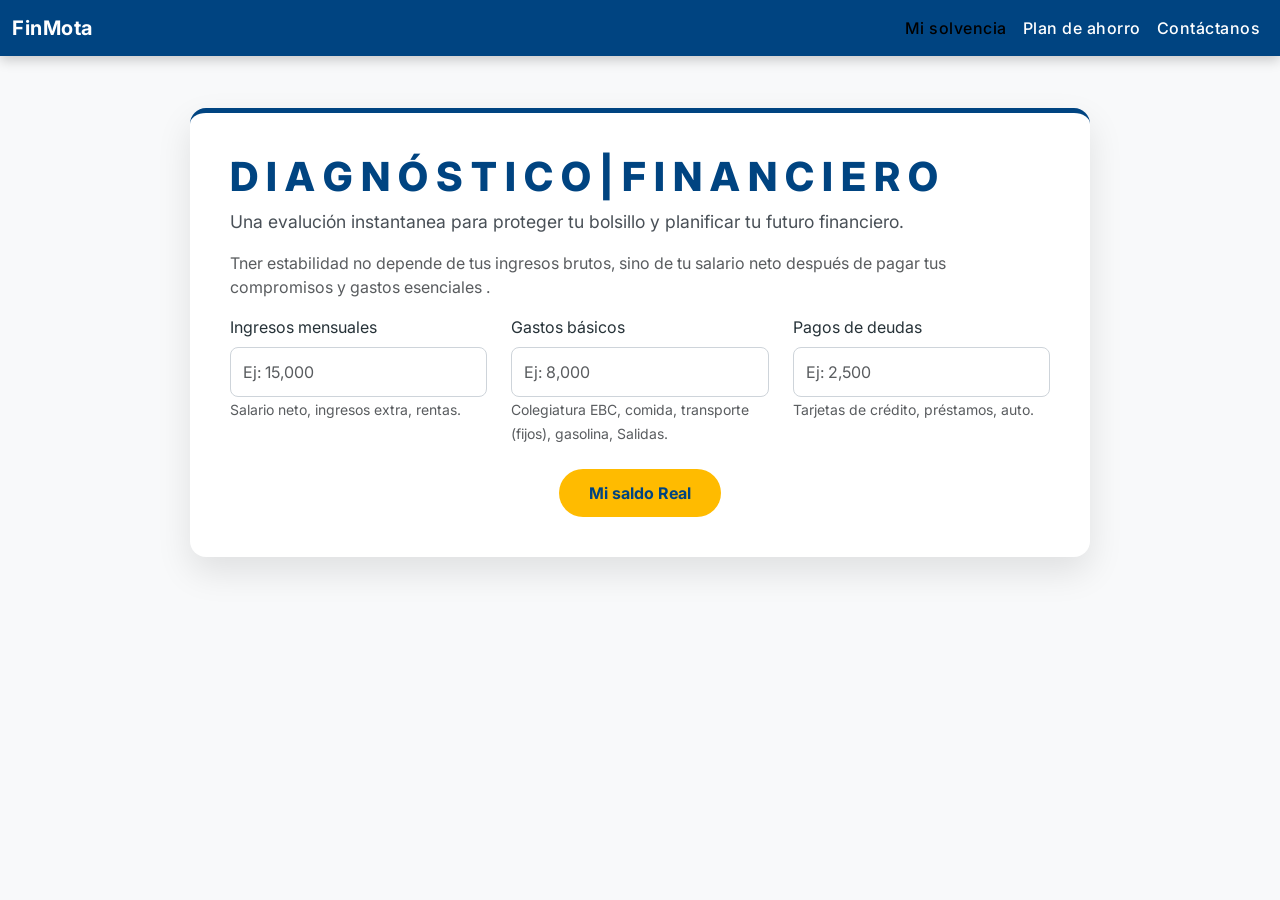
==== index.html @ 63bb9518 "ENTREGABLE3 update1 Calculadora Diego Mota 16 oct" ====
<!DOCTYPE html>
<html lang="es">
<head>
  <meta charset="UTF-8">
  <meta name="description" content="Calculadora Financiera para evaluar el estado financiero">
  <meta name="keywords" content="Finanzas, Presupuesto, Salario, Gastos, Ahorro">
  <meta name="author" content="Lic. Diego Mota">
  <meta name="viewport" content="width=device-width, initial-scale=1.0">

  <!--Enlace externo para conectarse con el css utilizando Boostrap-->
  <link href="https://cdn.jsdelivr.net/npm/bootstrap@5.3.8/dist/css/bootstrap.min.css" rel="stylesheet">

  <link href="https://fonts.googleapis.com/css2?family=Inter:wght@300;400;600;700&amp;display=swap" rel="stylesheet">
  
   <!--Enlace al style.css para aplicar estilos personalizados-->
  <link rel="stylesheet" href="style.css">
<title>Calculadora | FinMota</title>

</head>

<!--INICIA el CUERPO DE LA PáGINA-->
<body>
<nav class="navbar navbar-expand-lg navbar-custom fixed-top">
        <div class="container-fluid">
            <!-- Marca de la Aplicación -->
            <a class="navbar-brand" href="#">FinMota</a> <!-- aquí 
            vamos agregar un logo -->
            
            <!-- Botón de Toggler: Ahora abre el Offcanvas en móvil -->
            <button class="navbar-toggler" type="button" data-bs-toggle="offcanvas" data-bs-target="#offcanvasMenu" aria-controls="offcanvasMenu" aria-label="Toggle navigation">
                <span class="navbar-toggler-icon"></span>
            </button>
            
            <!-- Menú de Desktop: Solo visible cuando el navbar está expandido (>= lg) -->
            <div class="collapse navbar-collapse" id="navbarNavDesktop">
                <ul class="navbar-nav ms-auto">
                    <li class="nav-item">
                        <a class="nav-link active" aria-current="page" href="#calculadora">Mi solvencia</a>
                    </li>
                    <li class="nav-item">
                        <a class="nav-link" href="index1.html">Plan de ahorro</a>
                    </li>
                    <li class="nav-item">
                        <a class="nav-link" href="#contacto">Contáctanos</a>
                    </li>
                </ul>
            </div>
        </div>
    </nav>
<!--Menu de OFFCANVAS para cuando la pantalla sea pequeña se despliegue en el lateral-->
<div class="offcanvas offcanvas-end" tabindex="-1" id="offcanvasMenu" aria-labelledby="offcanvasMenuLabel">
      <div class="offcanvas-header"> <!-- Estilos aplicados en styles.css -->
        <h5 class="offcanvas-title" id="offcanvasMenuLabel">Finanzas</h5>
        <!-- btn-close-white se usa para que el ícono de cierre sea blanco sobre fondo azul -->
        <button type="button" class="btn-close btn-close-white" data-bs-dismiss="offcanvas" aria-label="Close"></button>
      </div>
      <div class="offcanvas-body">
        <ul class="navbar-nav justify-content-end flex-grow-1 pe-3">
            <!-- Los links se cierran automáticamente al hacer click (data-bs-dismiss) -->
            <li class="nav-item">
                <a class="nav-link active" aria-current="page" href="#calculadora" data-bs-dismiss="offcanvas">Mi Balance</a>
            </li>
            <li class="nav-item">
                </li><li class="nav-item"><a class="nav-link" href="index1.html">¿Qué es 50/30/20?</a></li>
            
            <li class="nav-item">
                <a class="nav-link" href="#contacto" data-bs-dismiss="offcanvas">¿Dúdas?</a>
            </li>
        </ul>
      </div>
    </div>

<!--Seccion principal de la CALCULADORA-->
<div class="container my-5" id="calculadora">
        <div class="calculator-card">
            <h1 class="title">D I A G N Ó S T I C O | F I N A N C I E R O</h1>
            <p class="subtitle">Una evalución instantanea para proteger tu bolsillo y planificar tu futuro financiero.</p>
            <p class="subtitle-description text-muted">Tner estabilidad no depende de tus ingresos brutos, sino de tu salario neto después de pagar tus compromisos y gastos esenciales .</p>
            
            <div class="row g-4">
                <!-- Inputs adaptados a Finanzas Personales -->
                <!-- Sistema de Rejilla: Se adapta a Móvil, Tablet y Desktop -->
                <div class="col-12 col-md-6 col-lg-4">
                    <label for="monthlyIncome" class="form-label">Ingresos mensuales</label>
                    <input type="number" class="form-control" id="monthlyIncome" placeholder="Ej: 15,000" min="0">
                    <small class="text-muted">Salario neto, ingresos extra, rentas.</small>
                </div>
                
                <div class="col-12 col-md-6 col-lg-4">
                    <label for="livingExpenses" class="form-label">Gastos básicos</label>
                    <input type="number" class="form-control" id="livingExpenses" placeholder="Ej: 8,000" min="0">
                    <small class="text-muted">Colegiatura EBC, comida, transporte (fijos), gasolina, Salidas.</small>
                </div>
                
                <div class="col-12 col-md-6 col-lg-4">
                    <label for="debtPayments" class="form-label">Pagos de deudas</label>
                    <input type="number" class="form-control" id="debtPayments" placeholder="Ej: 2,500" min="0">
                    <small class="text-muted">Tarjetas de crédito, préstamos, auto.</small>
                </div>

                <!-- Botón de Acción -->
                <div class="col-12 mt-4 text-center">
                    <button class="btn btn-calculate" onclick="calculatePersonalSolvency()">
                        Mi saldo Real
                    </button>
                </div>
            </div>

            <!-- Resultado Visual (El Semáforo Financiero) -->
            <div id="resultContainer" class="d-none">
                <h3 class="title"> Mi saldo Real</h3>
                <div id="resultValue" class="display-4 fw-bold my-2">--</div>
                <div id="resultAnalysis" class="fw-semibold mt-3">Ingresa tus datos para calcular.</div>
                
                <!-- Barra de progreso visual para el nivel de endeudamiento -->
                <div class="progress mt-4" style="height: 25px;">
                    <div id="debtProgressBar" class="progress-bar progress-bar-striped progress-bar-animated" role="progressbar" style="width: 0%" aria-valuenow="0" aria-valuemin="0" aria-valuemax="100">Nivel de Deuda</div>
                </div>
                <small class="text-muted d-block mt-2">Porcentaje de tus ingresos comprometidos en deuda.</small>
            </div>
        </div>
    </div>
<!--Enlace del js del Boostrap-->
    <script src="https://cdn.jsdelivr.net/npm/bootstrap@5.3.8/dist/js/bootstrap.bundle.min.js"></script>

</body>
</html>
---- style.css ----
/* ========================================= */
/* === ESTILOS PERSONALIZADOS Y MEDIA QUERIES === */
/* ========================================= */
:root {
    --color-primary: #004481; /* Azul corporativo */
    --color-accent: #ffbb00; /* Amarillo/Naranja de énfasis */
    --color-dark: #263238;
    --color-success: #28a745; /* Verde claro para "good" */
    --color-warning: #fd7e14; /* Naranja para "warning" */
    --color-danger: #dc3545; /* Rojo para "danger" */
    --color-bg: #f8f9fa; /* Fondo muy neutro y limpio */
}

body {
    font-family: 'Inter', sans-serif;
    background-color: var(--color-bg);
    color: var(--color-dark);
    padding-top: 60px;
}

/* Navbar personalizado */
.navbar-custom {
    background-color: var(--color-primary);
    box-shadow: 0 4px 12px rgba(0, 0, 0, 0.2);
}
.navbar-custom .nav-link, .navbar-custom .navbar-brand {
    color: #ffffff;
    font-weight: 500;
    letter-spacing: 0.5px;
}
.navbar-custom .nav-link:hover {
    color: var(--color-accent);
}
.navbar-custom .navbar-brand {
    font-weight: 700;
}

/* Tarjeta Principal */
.calculator-card {
    background-color: #ffffff;
    border-radius: 16px;
    box-shadow: 0 15px 35px rgba(0, 0, 0, 0.1);
    padding: 40px;
    margin: 40px auto;
    max-width: 900px;
    border-top: 5px solid var(--color-primary); /* Línea azul corporativa */
}

.title {
    color: var(--color-primary);
    font-weight: 800;
}

.subtitle {
    font-size: 1.1rem;
    color: #495057;
}

.form-control {
    border-radius: 8px;
    padding: 12px;
    border: 1px solid #ced4da;
    transition: border-color 0.3s;
}
.form-control:focus {
    border-color: var(--color-primary);
    box-shadow: 0 0 0 0.2rem rgba(0, 68, 129, 0.25);
}

/* Botón llamativo (usando el color de acento) */
.btn-calculate {
    background-color: var(--color-accent);
    color: var(--color-primary); /* Texto azul sobre fondo amarillo */
    font-weight: 700;
    padding: 12px 30px;
    border-radius: 50px;
    border: none;
    transition: transform 0.2s, box-shadow 0.2s;
}
.btn-calculate:hover {
    background-color: #ffd24d; /* Un tono un poco más claro al hacer hover */
    color: var(--color-primary);
    transform: translateY(-2px);
    box-shadow: 0 5px 15px rgba(255, 187, 0, 0.4);
}

/* Contenedor de Resultados */
#resultContainer {
    margin-top: 35px;
    padding: 30px;
    border-radius: 12px;
    text-align: center;
    background-color: #e9ecef; /* Fondo de resultado ligeramente gris */
    border: 1px solid #dee2e6;
}

/* Colores de estado para el resultado */
.text-excellent { color: var(--color-success); }
.text-warning { color: var(--color-warning); }
.text-danger { color: var(--color-danger); }

/* MEDIA QUERIES PARA ADAPTABILIDAD */
@media (max-width: 768px) {
    .calculator-card {
        padding: 20px;
        margin: 20px 10px;
    }
    .subtitle-description {
        display: none; /* Ocultar descripción larga en móvil */
    }
    .display-4 {
        font-size: 2rem; /* Texto más pequeño en móvil */
    }
}
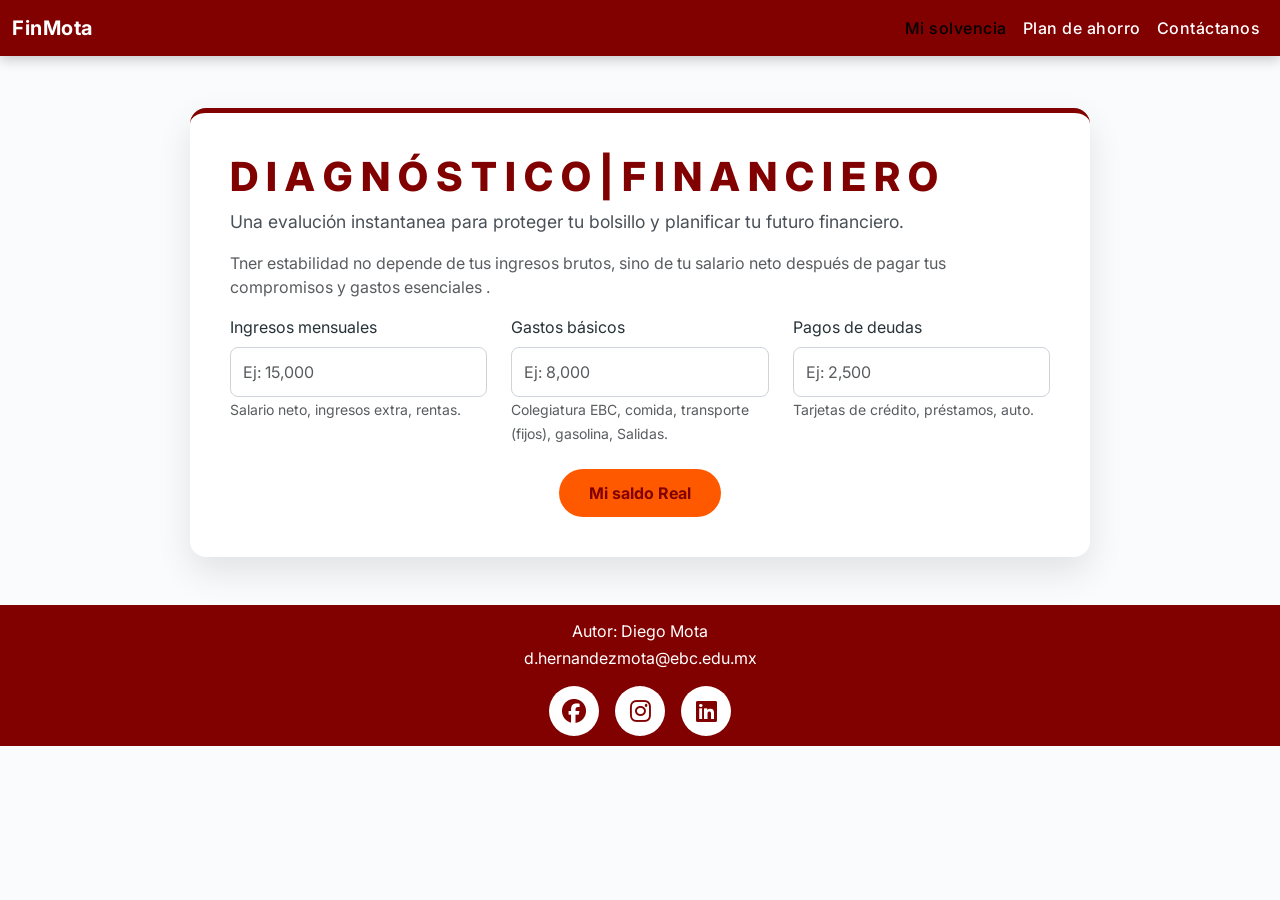
==== commit 756912e7: "ENTREGABLE 3 -Calculadora FinMota 19 oct" ====
--- a/index.html
+++ b/index.html
@@ -9,6 +9,9 @@
 
   <!--Enlace externo para conectarse con el css utilizando Boostrap-->
   <link href="https://cdn.jsdelivr.net/npm/bootstrap@5.3.8/dist/css/bootstrap.min.css" rel="stylesheet">
+
+ <!-- Iconos (FontAwesome) para ilustrar las categorías -->
+    <link rel="stylesheet" href="https://cdnjs.cloudflare.com/ajax/libs/font-awesome/6.4.0/css/all.min.css">
 
   <link href="https://fonts.googleapis.com/css2?family=Inter:wght@300;400;600;700&amp;display=swap" rel="stylesheet">
   
@@ -120,8 +123,26 @@
             </div>
         </div>
     </div>
+
+    <footer id="main-footer">
+    <p id="autor">Autor: Diego Mota</p>
+  <p id="correo"><a href="mailto:d.hernandezmota@ebc.edu.mx">d.hernandezmota@ebc.edu.mx</a></p>
+     <div class="social"> 
+   <a href="#" ><i class="fab fa-facebook"> </i> 
+    <a href="#" ><i class="fab fa-instagram"> </i> 
+      <a href="#" ><i class="fab fa-linkedin"> </i>
+  </a>
+  
+    
+       </div>
+       
+    </footer>
 <!--Enlace del js del Boostrap-->
     <script src="https://cdn.jsdelivr.net/npm/bootstrap@5.3.8/dist/js/bootstrap.bundle.min.js"></script>
 
+    <!--Enlace del js-->
+
+
+    <script src="script.js"></script>
 </body>
 </html>
--- a/style.css
+++ b/style.css
@@ -2,13 +2,13 @@
 /* === ESTILOS PERSONALIZADOS Y MEDIA QUERIES === */
 /* ========================================= */
 :root {
-    --color-primary: #004481; /* Azul corporativo */
-    --color-accent: #ffbb00; /* Amarillo/Naranja de énfasis */
+    --color-primary: #810000; /* Azul corporativo */
+    --color-accent: #ff5900; /* Amarillo/Naranja de énfasis */
     --color-dark: #263238;
-    --color-success: #28a745; /* Verde claro para "good" */
-    --color-warning: #fd7e14; /* Naranja para "warning" */
-    --color-danger: #dc3545; /* Rojo para "danger" */
-    --color-bg: #f8f9fa; /* Fondo muy neutro y limpio */
+    --color-success: #eff759; /* Verde claro para "good" */
+    --color-warning: #73ea6d; /* Naranja para "warning" */
+    --color-danger: #73020e; /* Rojo para "danger" */
+    --color-bg: #f8f9fa95; /* Fondo muy neutro y limpio */
 }
 
 body {
@@ -111,4 +111,50 @@
     .display-4 {
         font-size: 2rem; /* Texto más pequeño en móvil */
     }
+}
+
+#main-footer {
+  background: var(--color-primary);
+  color:white;
+  text-align:center;
+  padding: 10px;
+  margin-top:auto;
+}
+
+
+footer a {
+    color: #ffffff; 
+    text-decoration: none; /*  quita el subrayado si no te gusta */
+    /*font-weight: bold; /*Opcional: lo hace un poco más gordito para leerse mejor */
+}
+
+
+#autor{
+  margin: 0.2rem;
+  color:white;
+  text-decoration: none;
+}
+
+
+
+
+.social {
+  display: flex;
+  gap: 1rem;
+  justify-content: center;
+  margin-top: 1rem;
+}
+
+
+.social a {
+  display: inline-flex;
+  align-items: center;
+  justify-content: center;
+  width: 50px;
+  height: 50px;
+  background: #ffffff;
+  color: var(--color-primary);
+  border-radius: 50%;
+  text-decoration: none;
+  font-size: 1.5rem;
 }
